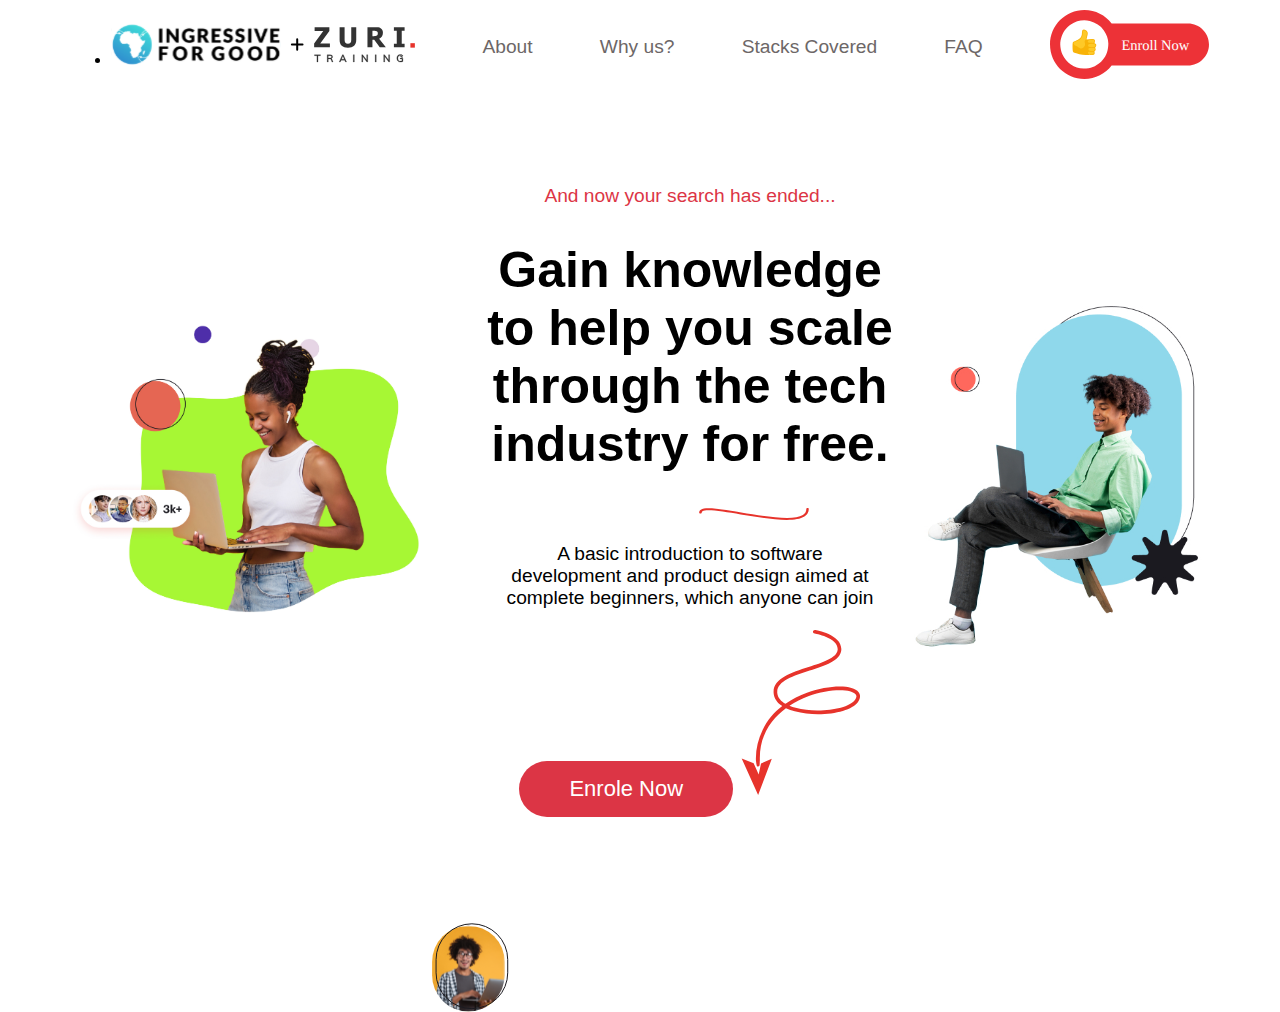
==== Aboutus.html @ 623767c2 "zuri new task" ====
<!DOCTYPE html>
<html lang="en">
<head>
    <meta charset="UTF-8">
    <meta http-equiv="X-UA-Compatible" content="IE=edge">
    <meta name="viewport" content="width=device-width, initial-scale=1.0">
    <link rel="stylesheet" href="aboutus.css">
    <title>abous us</title>
</head>
<body>
    <header id="aboutus-header">
		<nav class="navbar">
			<ul class="nav-list">
                <li class="link"><a href="Aboutus.html"><img src="images/aboutusimages/logo.svg" alt="" srcset=""></a></li>
			</ul>
				<li class="link"><a href="Aboutus.html">About</a></li>
				<li class="link"><a href="Why-us">Why us?</a></li>
				<li class="link"><a href="Stack-Covered">Stacks Covered</a></li>
				<li class="link"><a href="FAQ">FAQ</a></li>
				<li class="link"><a href="Aboutus.html"><img src="images/aboutusimages/thumbs.svg" alt="" srcset=""></a></li>
			</ul>
		</nav>
    </header>
    <main>
<div class="Section1">
    <div>
<img id="lady" src="images/aboutusimages/lady1.jpg" alt="" srcset="">
    </div>
    <div class="gain">
        <p id="p1"> And now your search has ended...</p>
       <h1 id="h1"> Gain knowledge to help you scale through the tech industry for free.</h1> 
       <img id="line" src="images/aboutusimages/line.svg" alt="" srcset="">
       <p id="p11">A basic introduction to software <br> development and product design aimed at <br>complete beginners, which anyone can join</p>
       <img class="maleface" src="images/aboutusimages/maleface.svg" alt="" srcset="">

       <button class="btn1"> Enrole Now </button>
    
       <img class="wire" src="images/aboutusimages/section1wire.svg" alt="" srcset="">
       
    </div>
        <div>
<img id="male" src="images/aboutusimages/male1.jpg" alt="" srcset="">
    </div>
    
</div>
    </main>

    <footer>

    </footer>
</body>
</html>
---- aboutus.css ----
/* ABOUTUSCSS */
  #aboutus-header {
	width: 90%;
    margin: auto;
    font-family:Verdana, Geneva, Tahoma, sans-serif;
	
}
main{
    width: 90%;
    margin: auto;
    font-family:Verdana, Geneva, Tahoma, sans-serif;
    padding-top: 5rem;
    padding-bottom: 5rem;
}
.navbar {
	display: flex;
	justify-content: center;
	align-items: center;
	list-style-type: none;
    text-decoration: none;
    justify-content: space-between;
}
.link a {
    text-decoration: none;
    font-family:Verdana, Geneva, Tahoma, sans-serif;
    color: rgb(109, 103, 103);
    font-size: larger;
}
.Section1{
    display: flex;
    text-align: center;
    align-items: center;
    justify-content: space-between;
/* font-size: larger; */
    
}
.Section1 h1 {
    font-family:Verdana, Geneva, Tahoma, sans-serif;
    font-size: 50px;
    /* color: rgb(255, 0, 0); */
}
#p1 {
    
    color:#dc3545; 
    font-size: larger;
}
#p11 {
    font-size: larger;
}
#line{
    width: 25%;
    margin-left: 8rem;
    margin-top: -1rem;
}
#lady{
    width: 400px;
}
.maleface{
    position: absolute;
    left: 27rem;
    bottom: -7rem;
}
.wire{
    left: 27rem;
    bottom: -7rem;
}
#male{
width: 300px;
}
.btn1{
    background-color: #dc3545;
    color: white;
    padding: 15px 50px;
    cursor: pointer;
    border: none;
    border-radius: 100px;
    font-size: 22px;
    margin-top: 3rem;
}


@media only screen and (max-width:600px) {

    body {
      background-color: rgb(239, 246, 248);
    }
    .navbar{
    display:flex;
    flex-direction: column;
    }
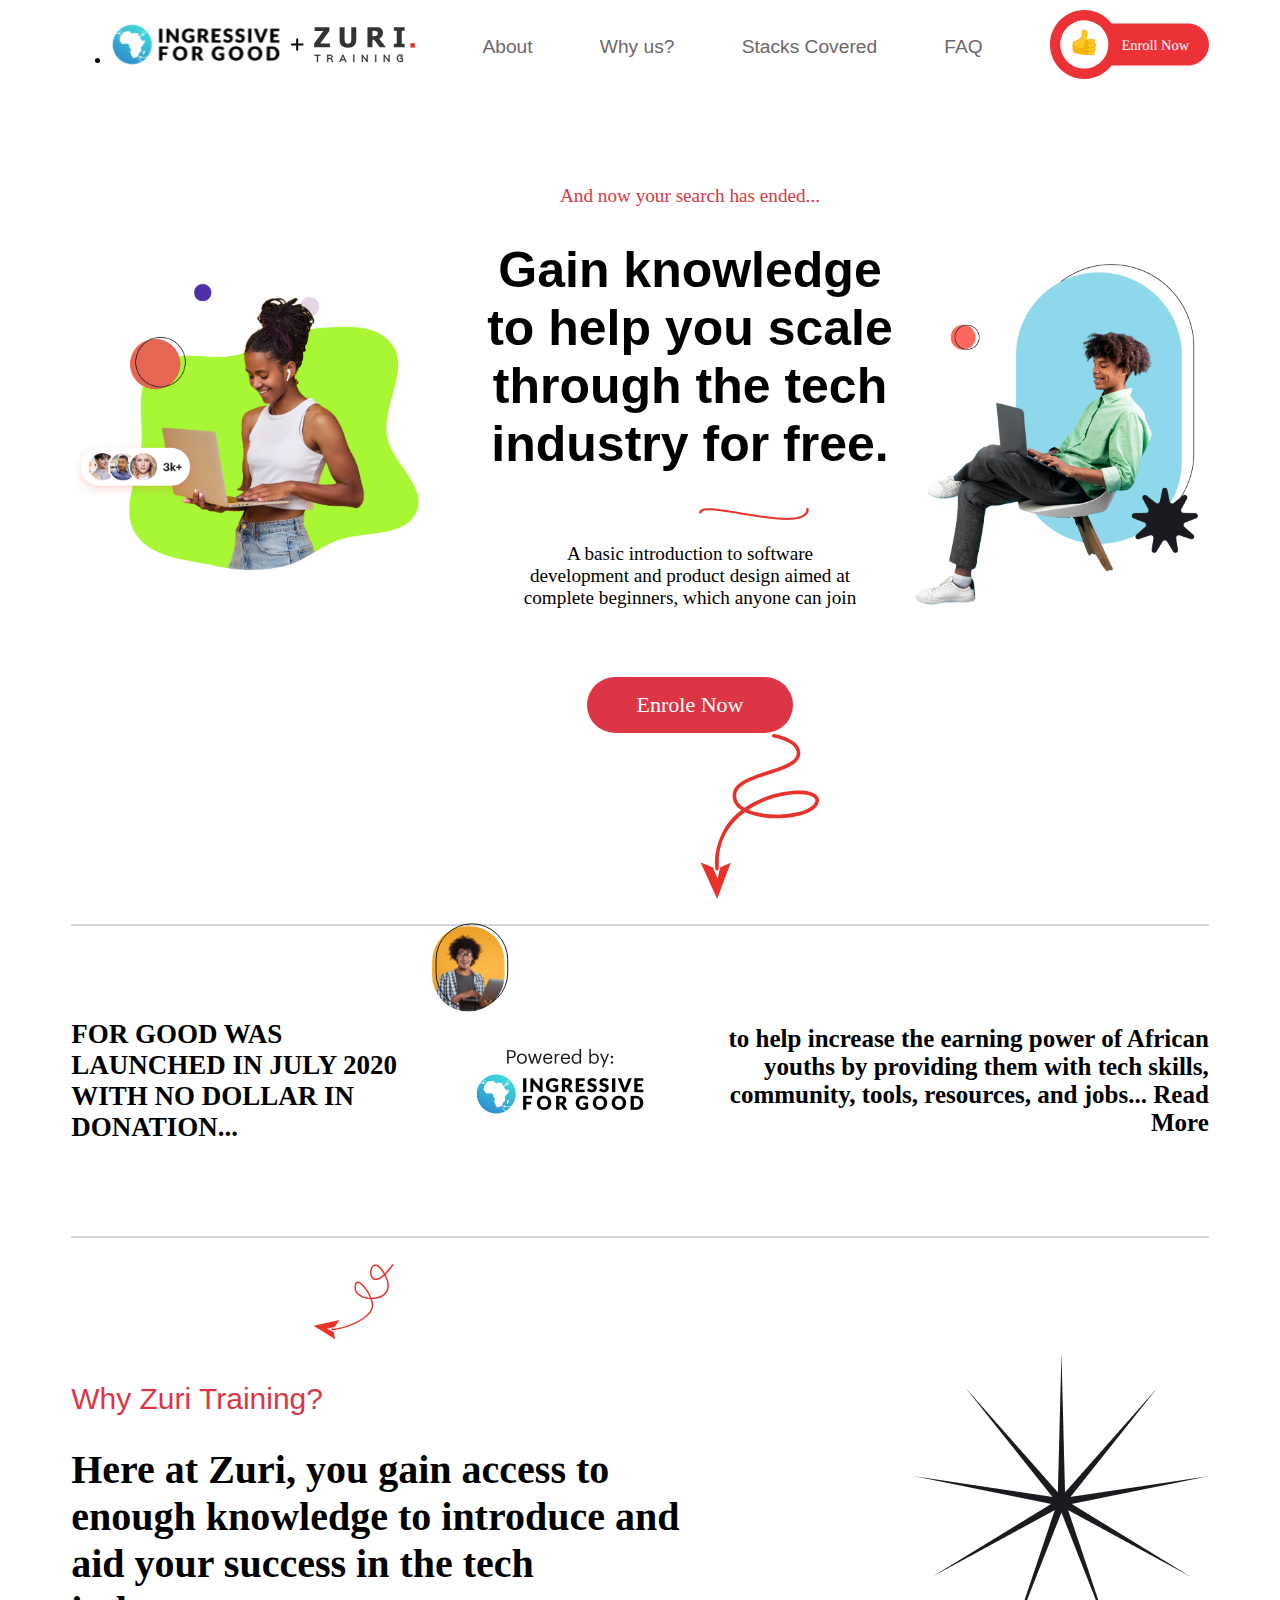
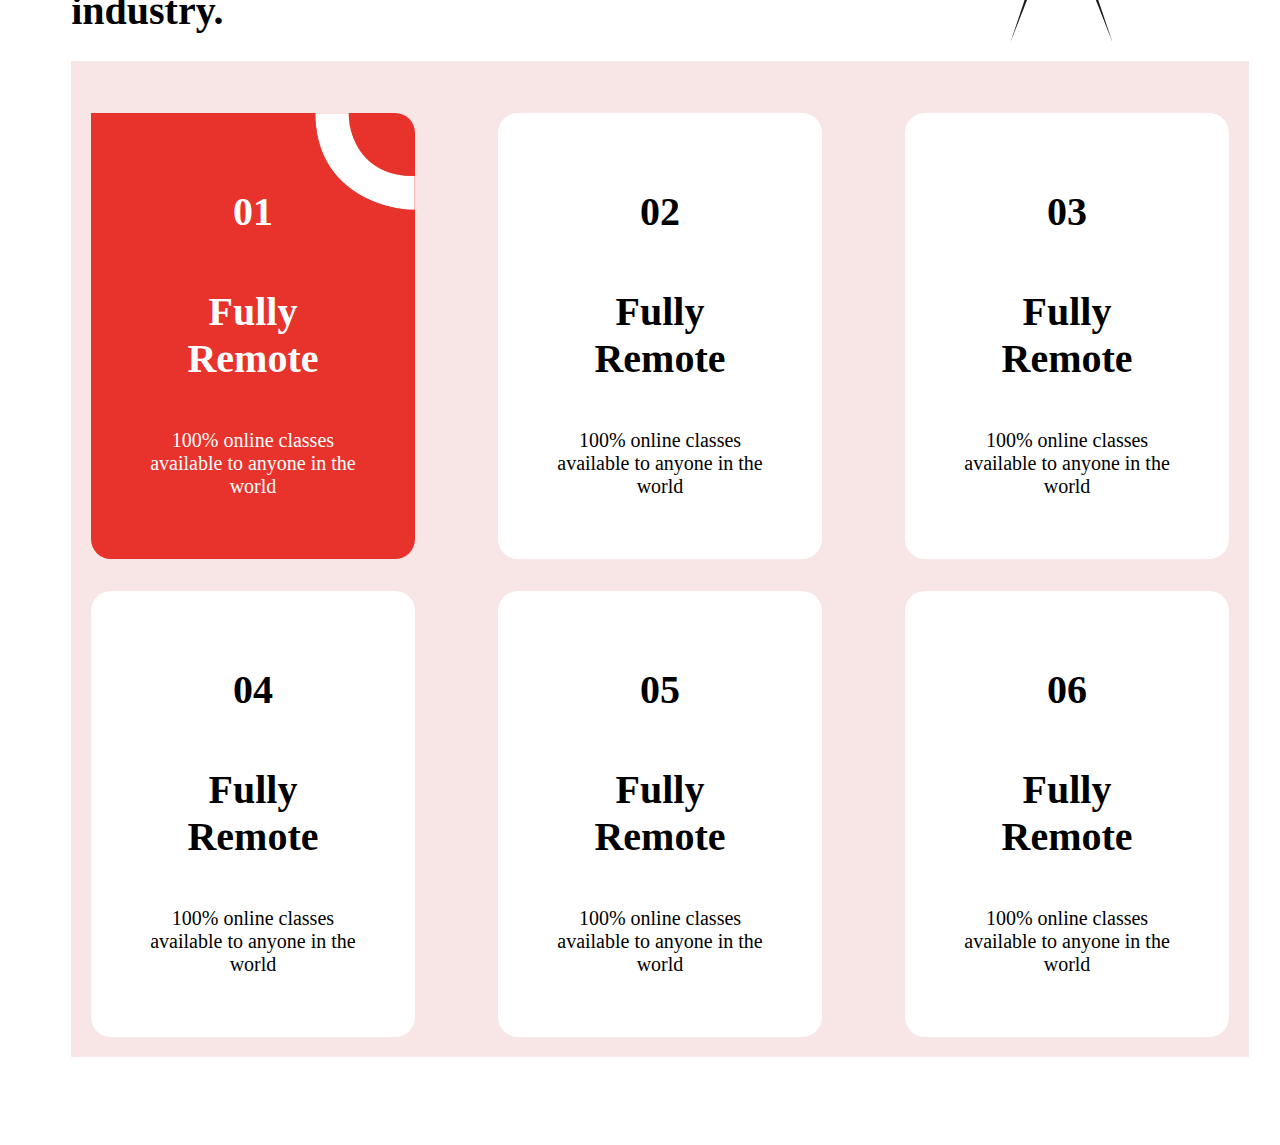
==== commit a699db1d: "updated" ====
--- a/Aboutus.html
+++ b/Aboutus.html
@@ -4,7 +4,7 @@
     <meta charset="UTF-8">
     <meta http-equiv="X-UA-Compatible" content="IE=edge">
     <meta name="viewport" content="width=device-width, initial-scale=1.0">
-    <link rel="stylesheet" href="aboutus.css">
+    <link rel="stylesheet" href="StyleUs.css">
     <title>abous us</title>
 </head>
 <body>
@@ -35,7 +35,6 @@
 
        <button class="btn1"> Enrole Now </button>
     
-       <img class="wire" src="images/aboutusimages/section1wire.svg" alt="" srcset="">
        
     </div>
         <div>
@@ -43,6 +42,65 @@
     </div>
     
 </div>
+<div id="section1wire">
+    <img class="wire" src="images/aboutusimages/section1wire.svg" alt="" srcset="">
+        </div>
+
+        <DIv class="section2">
+            <h2>FOR GOOD WAS LAUNCHED IN JULY 2020 WITH NO DOLLAR IN DONATION... </h2>
+
+<img src="images/aboutusimages/ingresive.jpg" alt="">
+
+<h1>to help increase the earning power of African youths by providing them with tech skills, community, tools, resources, and jobs... Read More</h1>
+        </DIv>
+
+        <img id="section3Wire" src="images/aboutusimages/section3wire.svg" alt="">
+
+        <Div class="section3">
+<div>
+<p>Why Zuri Training?</p>
+<h1>
+    Here at Zuri, you gain access to <br>enough knowledge to introduce and <br>aid your success in the tech<br>industry.</h1>
+</div>
+<div>
+<img src="images/aboutusimages/Star.jpg" alt="">
+</div>
+        </Div>
+
+        <Div class="section4">
+            <div class="card card1" >
+                <h1> 01 </h1>
+                <h1> Fully Remote </h1>
+                <p> 100% online classes available to anyone in the world </p>
+            </div>  
+            <div class="card" >
+                <h1> 02</h1>
+                <h1> Fully Remote </h1>
+                <p> 100% online classes available to anyone in the world </p>
+            </div>
+            <div class="card">
+                <h1> 03 </h1>
+                <h1> Fully Remote </h1>
+                <p> 100% online classes available to anyone in the world </p>
+            </div>
+            <div class="card">
+                <h1> 04 </h1>
+                <h1> Fully Remote </h1>
+                <p> 100% online classes available to anyone in the world </p>
+            </div>
+            <div class="card">
+                <h1> 05 </h1>
+                <h1> Fully Remote </h1>
+                <p> 100% online classes available to anyone in the world </p>
+            </div>
+            <div class="card" >
+                <h1> 06 </h1>
+                <h1> Fully Remote </h1>
+                <p> 100% online classes available to anyone in the world </p>
+            </div>
+            
+
+        </Div>
     </main>
 
     <footer>
--- a/StyleUs.css
+++ b/StyleUs.css
@@ -0,0 +1,177 @@
+  /* ABOUTUSCSS */
+*{
+    font-family: 'Times New Roman', Times, serif;
+}
+
+  #aboutus-header {
+	width: 90%;
+    margin: auto;
+    font-family:Verdana, Geneva, Tahoma, sans-serif;
+	
+}
+main{
+    width: 90%;
+    margin: auto;
+    font-family:Verdana, Geneva, Tahoma, sans-serif;
+    padding-top: 5rem;
+    padding-bottom: 5rem;
+}
+.navbar {
+	display: flex;
+	justify-content: center;
+	align-items: center;
+	list-style-type: none;
+    text-decoration: none;
+    justify-content: space-between;
+}
+.link a {
+    text-decoration: none;
+    font-family:Verdana, Geneva, Tahoma, sans-serif;
+    color: rgb(109, 103, 103);
+    font-size: larger;
+}
+.Section1{
+    display: flex;
+    text-align: center;
+    align-items: center;
+    justify-content: space-between;
+/* background-image: url("/images/aboutusimages/section1wire.svg");
+background-repeat: no-repeat;
+background-position: 40% 100%; */
+width: 100%;
+/* background-size: 50px; */
+b   
+}
+
+ #section1wire{
+    padding-left: 55%;
+    /* height: 30px; */
+    /* width: 20%; */
+}
+
+.Section1 h1 {
+    font-family:Verdana, Geneva, Tahoma, sans-serif;
+    font-size: 50px;
+    /* color: rgb(255, 0, 0); */
+}
+#p1 {
+    
+    color:#dc3545; 
+    font-size: larger;
+}
+#p11 {
+    font-size: larger;
+}
+#line{
+    width: 25%;
+    margin-left: 8rem;
+    margin-top: -1rem;
+}
+#lady{
+    width: 400px;
+}
+.maleface{
+    position: absolute;
+    left: 27rem;
+    bottom: -7rem;
+}
+.wire{
+    left: 27rem;
+    bottom: -7rem;
+}
+#male{
+width: 300px;
+}
+.btn1{
+    background-color: #dc3545;
+    color: white;
+    padding: 15px 50px;
+    cursor: pointer;
+    border: none;
+    border-radius: 100px;
+    font-size: 22px;
+    margin-top: 3rem;
+}
+
+.section2{
+    border-top: 2px solid rgb(215, 215, 219);
+    border-bottom:2px solid rgb(215, 215, 219);
+    background-color: white;
+    display: flex;
+    justify-content: space-between;
+    align-items: center;
+    padding-top: 20px;
+    padding-bottom: 20px;
+    margin-bottom: 20px;
+    margin-top: 20px;
+}
+ .section2 h1{
+    font-size:  25px; 
+    text-align: right;
+}
+ .section2 h2{
+    font-size:  27px; 
+
+}
+.section3{
+    display: flex;
+    font-size: 20px;
+    justify-content: space-between;
+}
+.section3 p {
+    font-family: 'Franklin Gothic Medium', 'Arial Narrow', Arial, sans-serif;
+    color: #dc3545;
+    font-size: 30px;
+}
+
+#section3Wire{
+    padding-left: 20%;
+    width: 10%;
+}
+
+.section4 {
+    display: flex;
+    justify-content: space-between;
+    align-items: stretch;
+    text-align: center;
+padding: 20px;
+    width: 100%;
+    flex-wrap: wrap;
+    margin: auto;
+    background-color: rgb(248, 229, 229);
+    font-size: 20px;
+}
+.section4 .card {
+    display: flex;
+    background-color: white;
+    width: 20%;
+    height: 350px;
+    justify-content: space-between;
+    flex-direction: column;
+    align-items: center;
+    padding: 3rem;
+    margin-top: 2rem;
+    border-radius: 20px;
+    
+}
+.section4 .card1{
+    background-color: #e7332b;
+    color: white;
+    background-image: url("/images/aboutusimages/curve1.png");
+    background-repeat: no-repeat;
+    background-position: 100% 0;
+    background-size: 100px;
+    border-top-left-radius: 0px;
+}
+
+}
+
+@media only screen and (max-width:600px) {
+
+    body {
+      background-color: rgb(239, 246, 248);
+    }
+    .navbar{
+    display:flex;
+    flex-direction: column;
+    }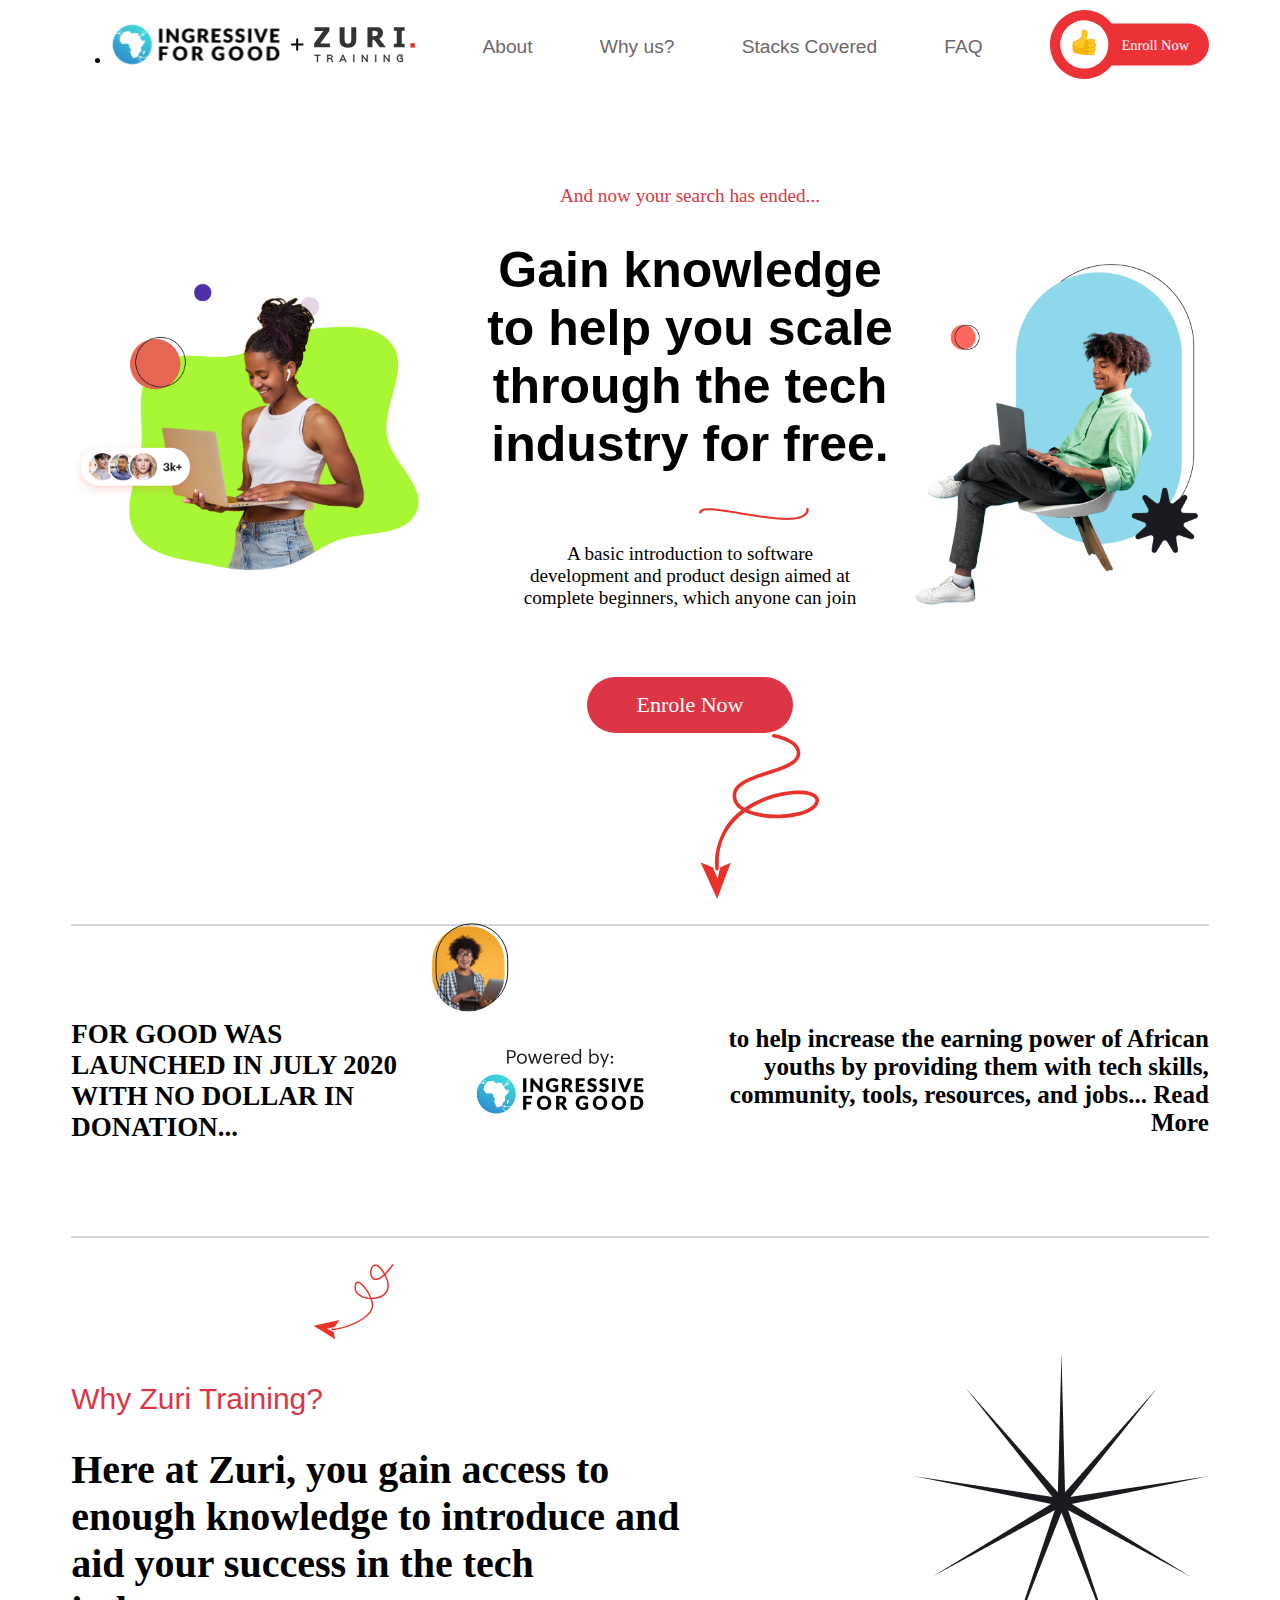
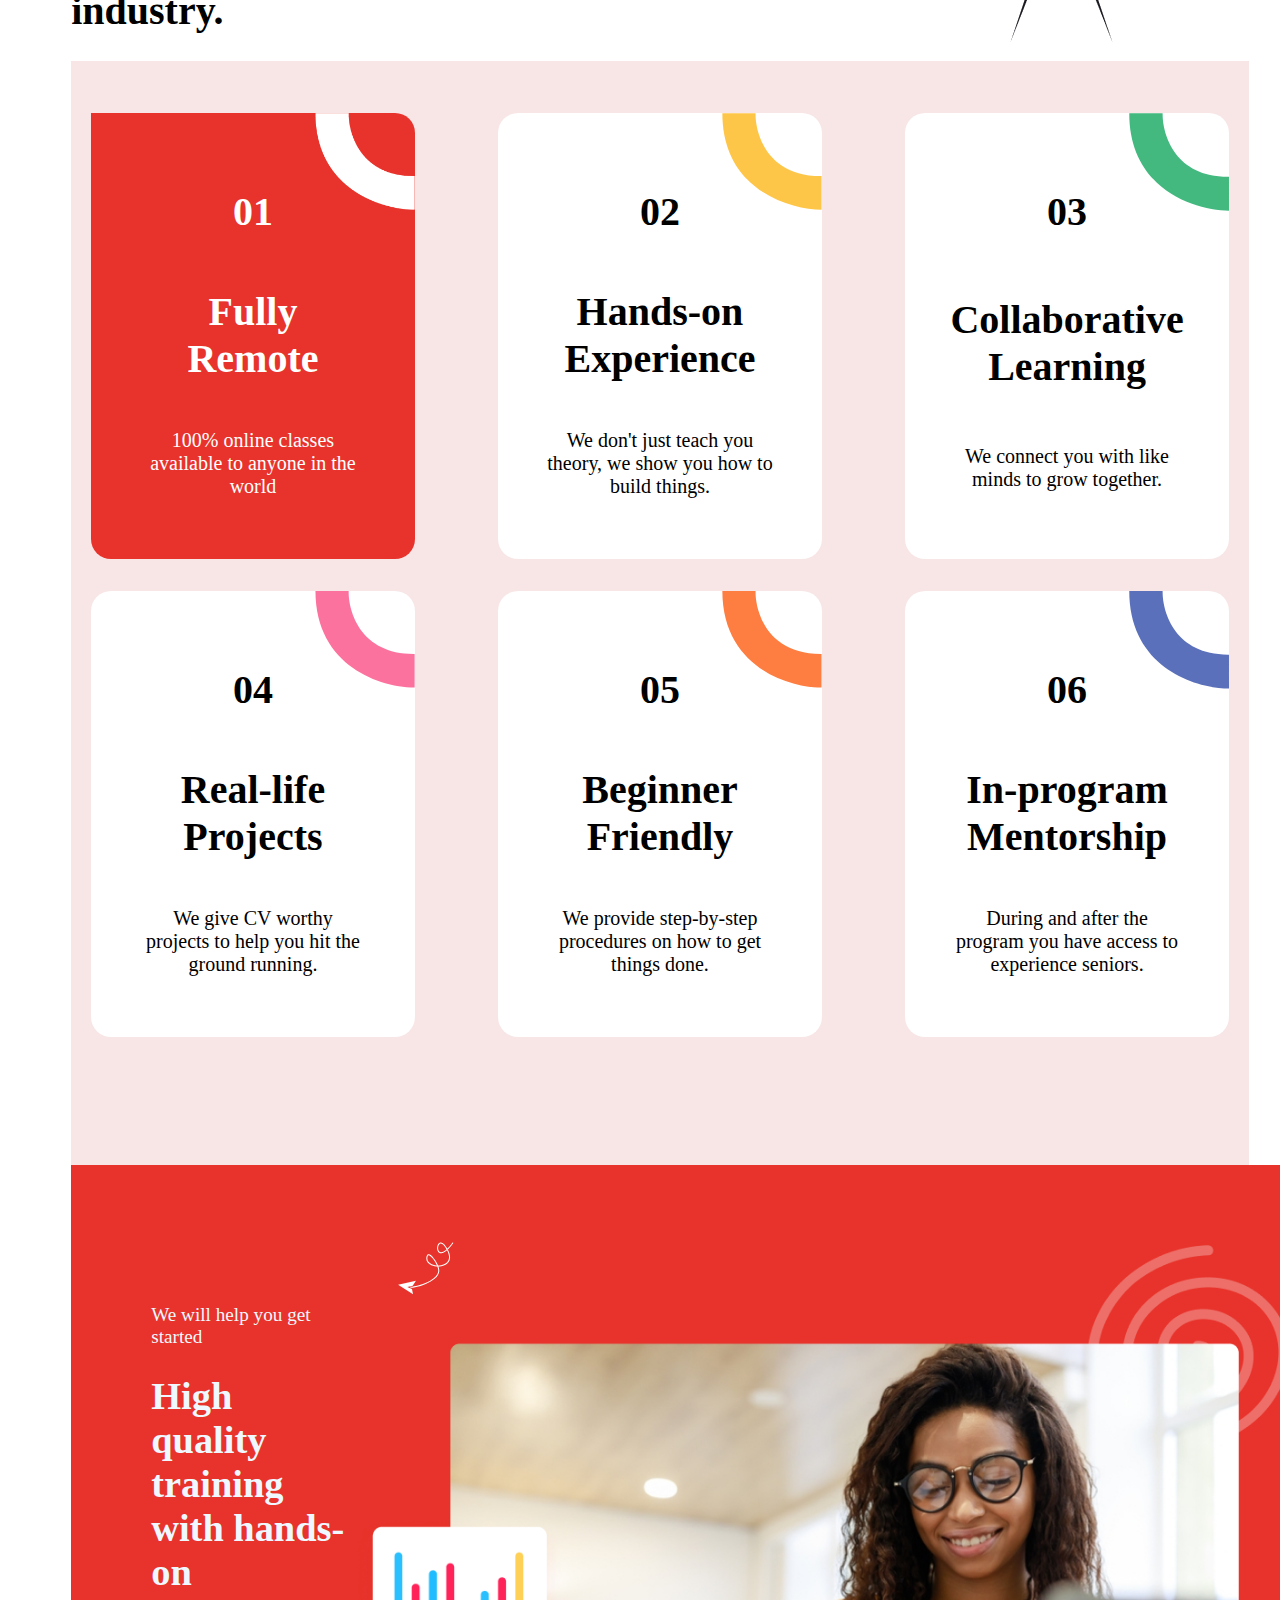
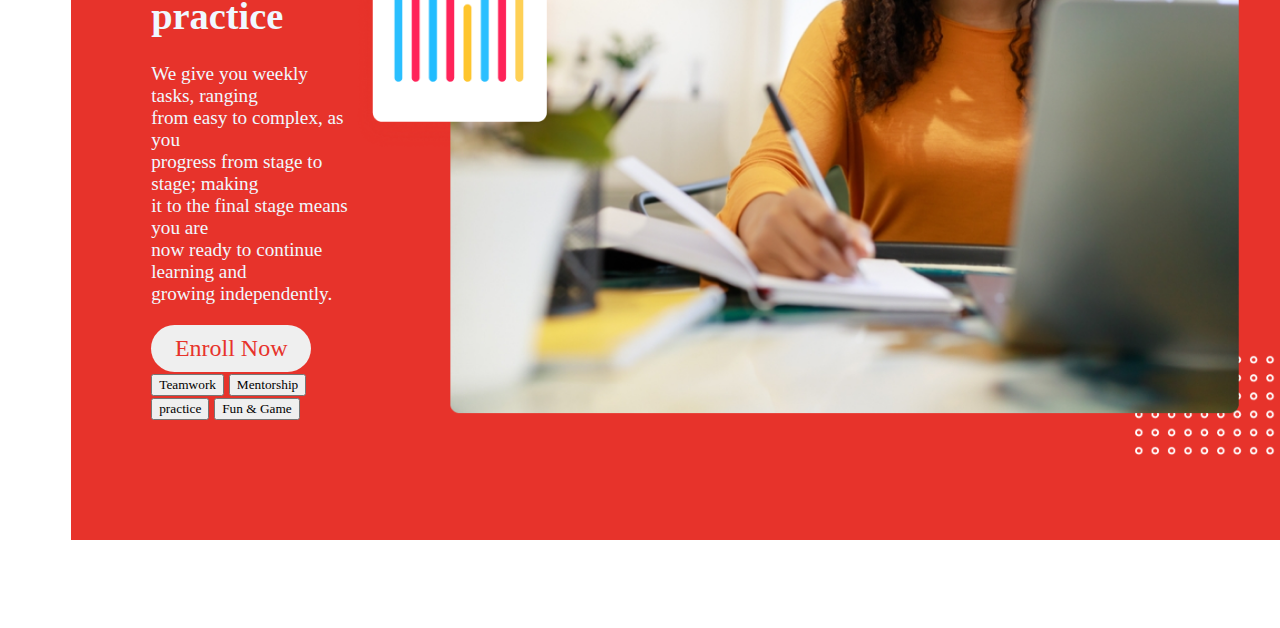
==== commit d6829d22: "updated" ====
--- a/Aboutus.html
+++ b/Aboutus.html
@@ -73,32 +73,56 @@
                 <h1> Fully Remote </h1>
                 <p> 100% online classes available to anyone in the world </p>
             </div>  
-            <div class="card" >
+            <div class="card card2" >
                 <h1> 02</h1>
-                <h1> Fully Remote </h1>
-                <p> 100% online classes available to anyone in the world </p>
+                <h1> Hands-on Experience </h1>
+                <p> We don't just teach you theory, we show you how to build things. </p>
             </div>
-            <div class="card">
+            <div class="card card3">
                 <h1> 03 </h1>
-                <h1> Fully Remote </h1>
-                <p> 100% online classes available to anyone in the world </p>
+                <h1>Collaborative
+                    Learning
+                    </h1>
+                <p>  We connect you with like minds to grow together.</p>
             </div>
-            <div class="card">
+            <div class="card card4">
                 <h1> 04 </h1>
-                <h1> Fully Remote </h1>
-                <p> 100% online classes available to anyone in the world </p>
+                <h1> Real-life
+                    Projects </h1>
+                <p> We give CV worthy projects to help you hit the ground running. </p>
+
             </div>
-            <div class="card">
+            <div class="card card5">
                 <h1> 05 </h1>
-                <h1> Fully Remote </h1>
-                <p> 100% online classes available to anyone in the world </p>
+                <h1> Beginner Friendly </h1>
+                <p> We provide step-by-step procedures on how to get things done. </p>
             </div>
-            <div class="card" >
+            <div class="card card6" >
                 <h1> 06 </h1>
-                <h1> Fully Remote </h1>
-                <p> 100% online classes available to anyone in the world </p>
+                <h1> In-program Mentorship </h1>
+                <p> During and after the program you have access to experience seniors. </p>
             </div>
             
+        </Div>
+
+        <Div class="section5">
+            
+            
+            <div class="text"> <p>We will help you get started
+                <h1>High quality training  <br>with hands-on <br> practice</h1>
+                <P>We give you weekly tasks, ranging <br> from easy to complex, as you <br> progress from stage to stage; making <br>it to the final stage means you are <br>now ready to continue learning and <br>growing independently.</P>
+                <a href="# "><button id="sec5BTN">Enroll Now</button></a>
+<div class="">
+    <a href="# "><button id="">Teamwork</button></a>
+    <a href="# "><button id="">Mentorship</button></a>
+    <a href="# "><button id="">practice</button></a>
+    <a href="# "> <alt=""><button img src="images/aboutusimages/games.svg" > Fun & Game</button></a>
+    
+</div>
+              </div>
+            <div >
+                <img id="section5-image" src="images/aboutusimages/section5-image (1).png" alt="">
+            </div>
 
         </Div>
     </main>
--- a/StyleUs.css
+++ b/StyleUs.css
@@ -140,6 +140,7 @@
     margin: auto;
     background-color: rgb(248, 229, 229);
     font-size: 20px;
+    padding-bottom: 8rem;
 }
 .section4 .card {
     display: flex;
@@ -162,6 +163,83 @@
     background-position: 100% 0;
     background-size: 100px;
     border-top-left-radius: 0px;
+    
+}
+
+.card:hover{
+    /* color: gray; */
+    /* color: rgb(189, 22, 22); */
+    transition: 0.3s;
+    box-shadow: #e7332b;
+    box-shadow: 0 3px 4px 1px rgb(156, 108, 108);
+}
+.card2{
+    background-image:  url("/images/aboutusimages/curve2.svg");
+    background-repeat: no-repeat;
+    background-position: 100% 0;
+    background-size: 100px;
+    border-top-left-radius: 0px;
+}
+.card3{
+    background-image:  url("/images/aboutusimages/curve3.svg");
+    background-repeat: no-repeat;
+    background-position: 100% 0;
+    background-size: 100px;
+    border-top-left-radius: 0px;
+}
+.card4{
+    background-image:  url("/images/aboutusimages/curve4.svg");
+    background-repeat: no-repeat;
+    background-position: 100% 0;
+    background-size: 100px;
+    border-top-left-radius: 0px;
+}
+.card5{
+    background-image:  url("/images/aboutusimages/curve5.svg");
+    background-repeat: no-repeat;
+    background-position: 100% 0;
+    background-size: 100px;
+    border-top-left-radius: 0px;
+}
+.card6{
+    background-image:  url("/images/aboutusimages/curve6.svg");
+    background-repeat: no-repeat;
+    background-position: 100% 0;
+    background-size: 100px;
+    border-top-left-radius: 0px;
+}
+.section5{
+    width: 100%;
+    display: flex;
+    background-color: #e7332b;
+    padding: 5rem;
+color: aliceblue;
+font-size: larger;
+background-image: url("/images/aboutusimages/section5wire.svg");
+background-repeat: no-repeat;
+background-position: 26% 8%;
+background-size: 6%;
+align-content: space-around;
+align-items: center;
+justify-content: space-between;
+
+ }
+ .text {
+    text-align: left;
+    max-width: 50%;
+ }
+
+#section5-image{
+    height: 90vh;
+}
+#sec5BTN{
+    border: none;
+    border-radius: 3rem;
+    color: #e7332b;
+    font-size: x-large;
+    padding: 10px;
+    cursor: pointer;
+    width: 10rem;
 }
 
 }
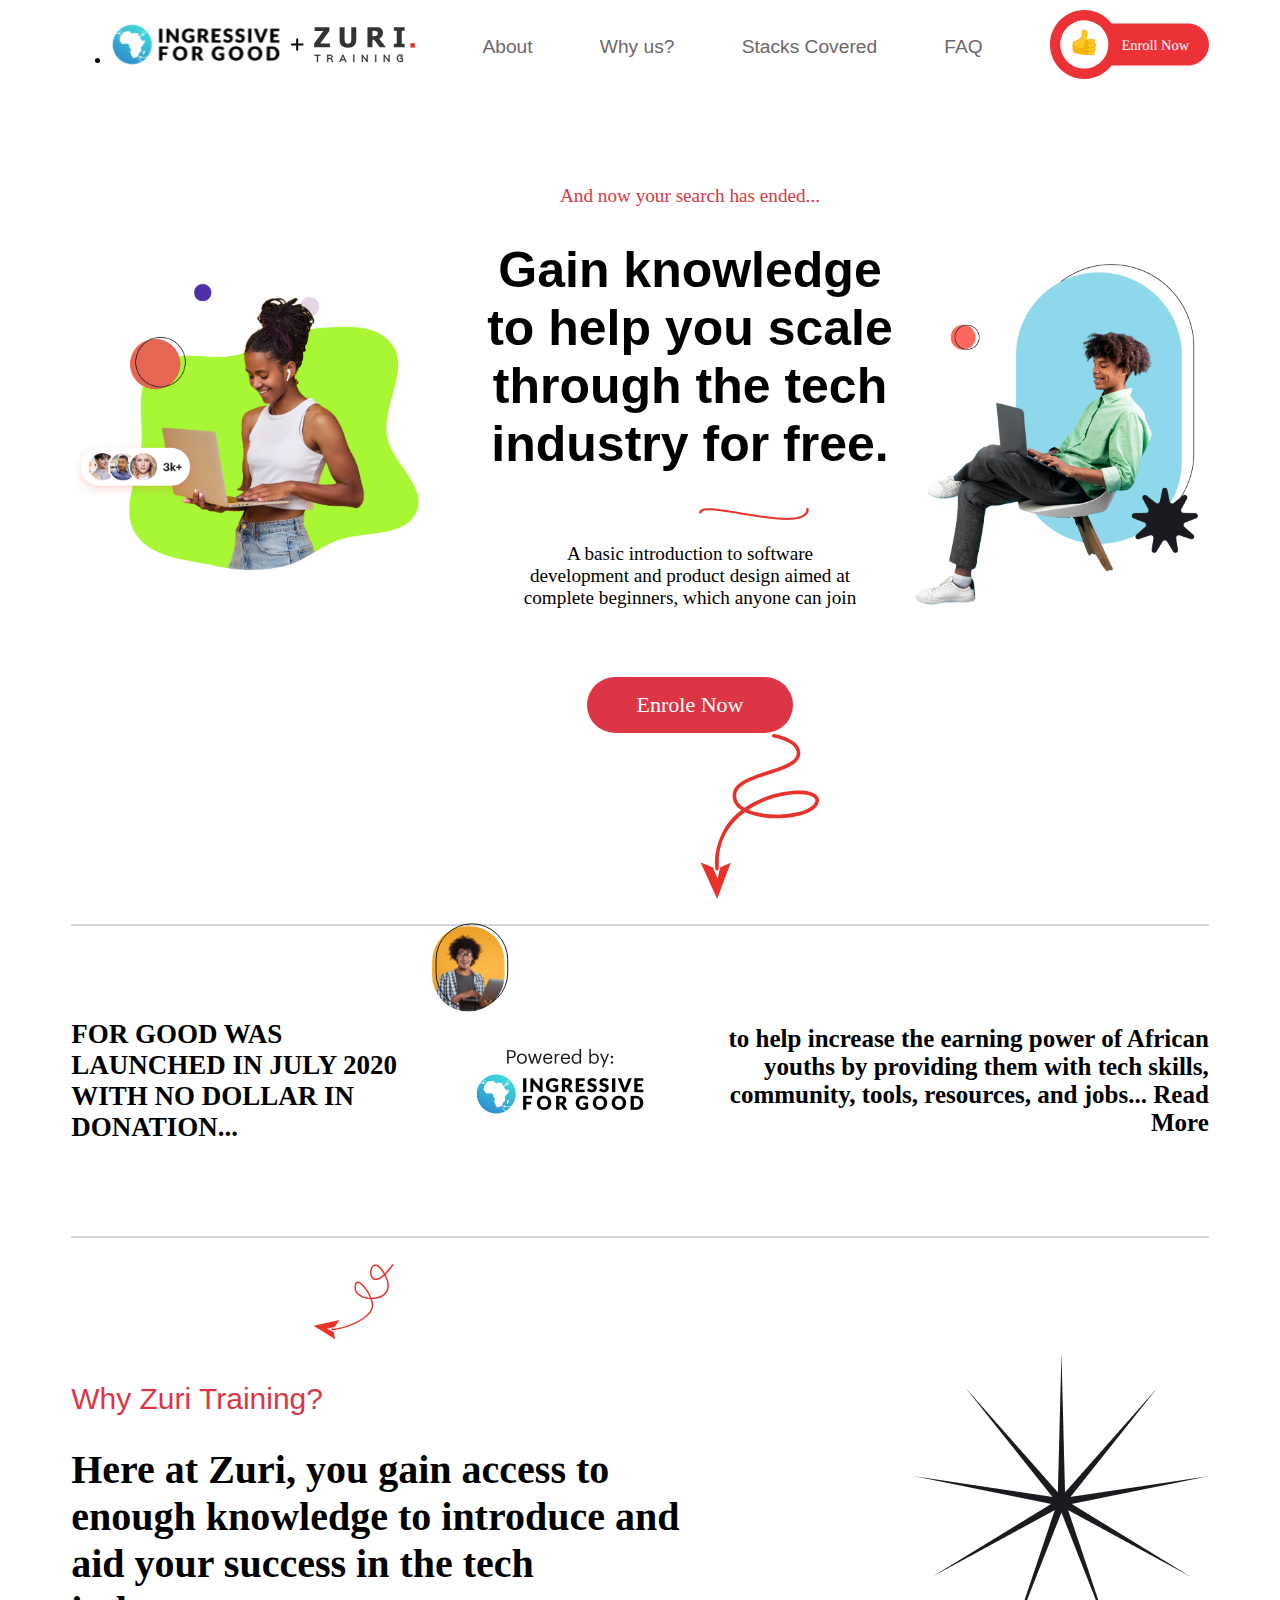
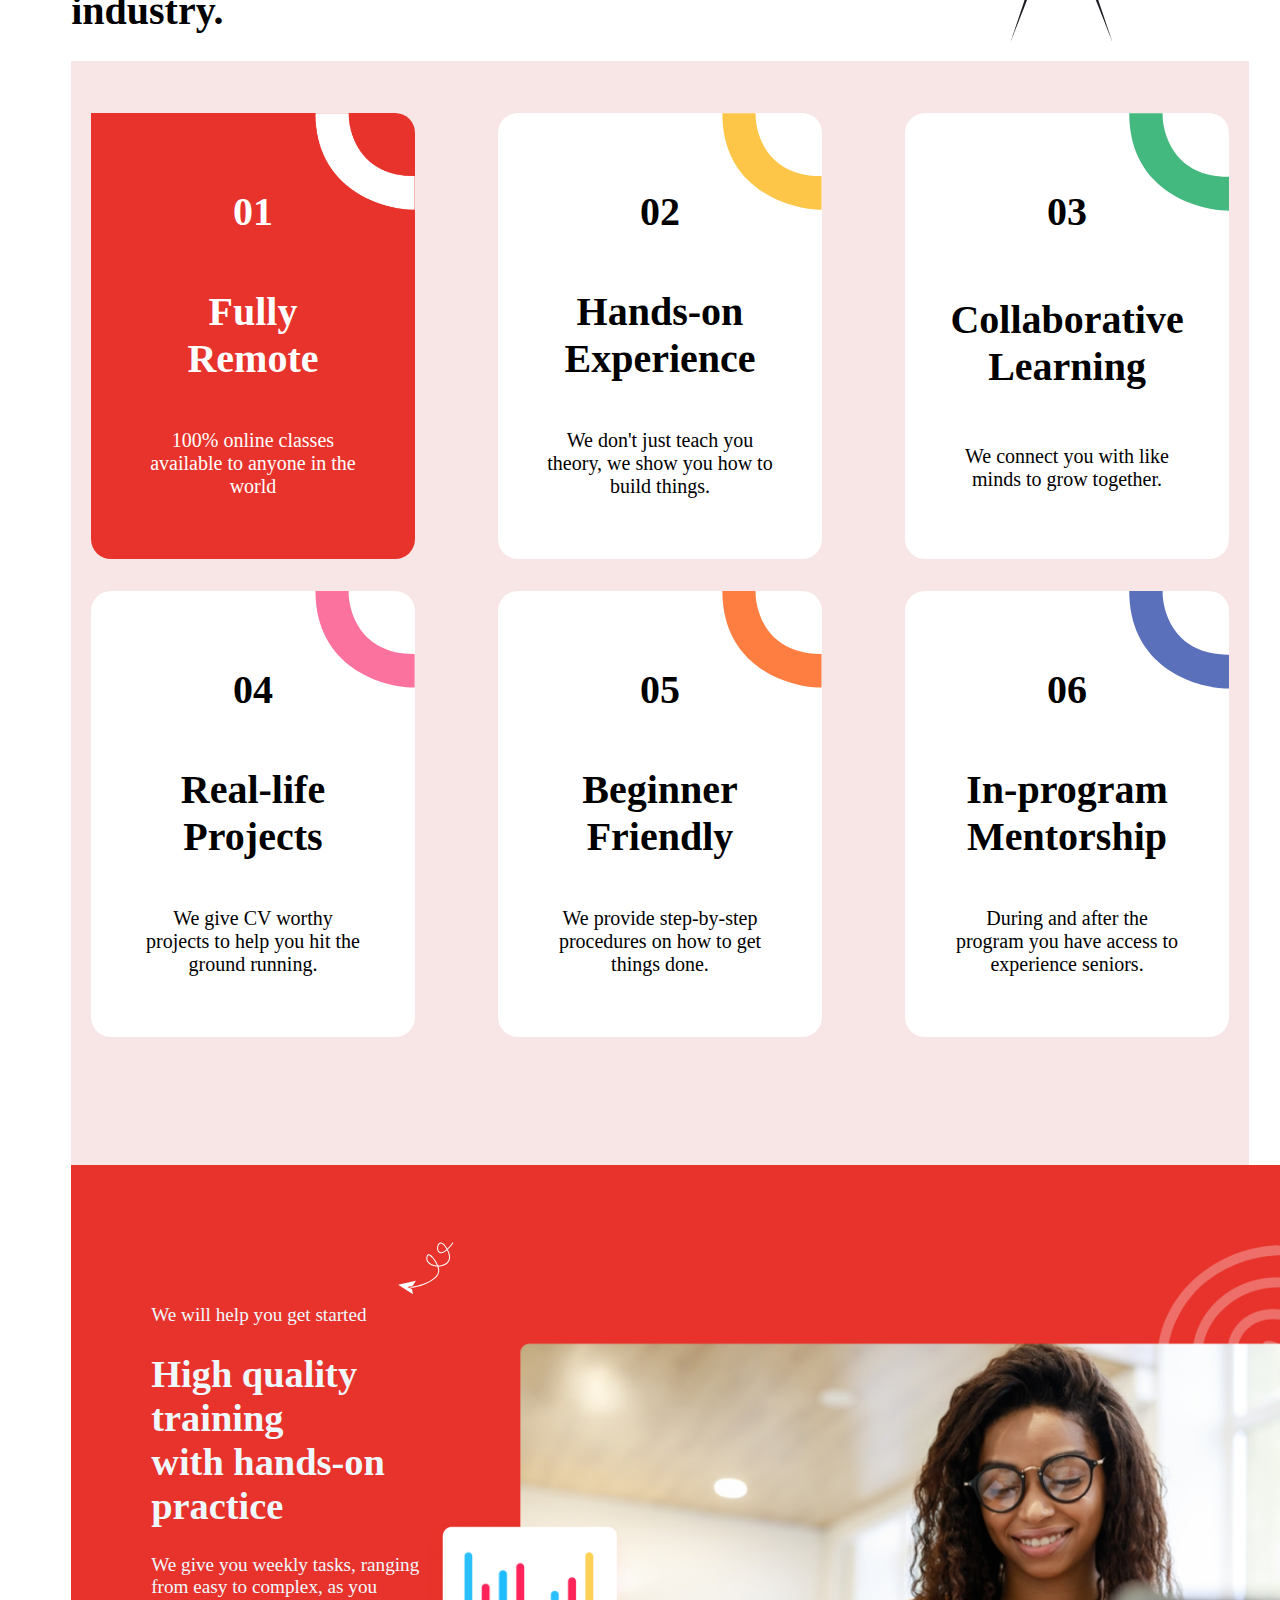
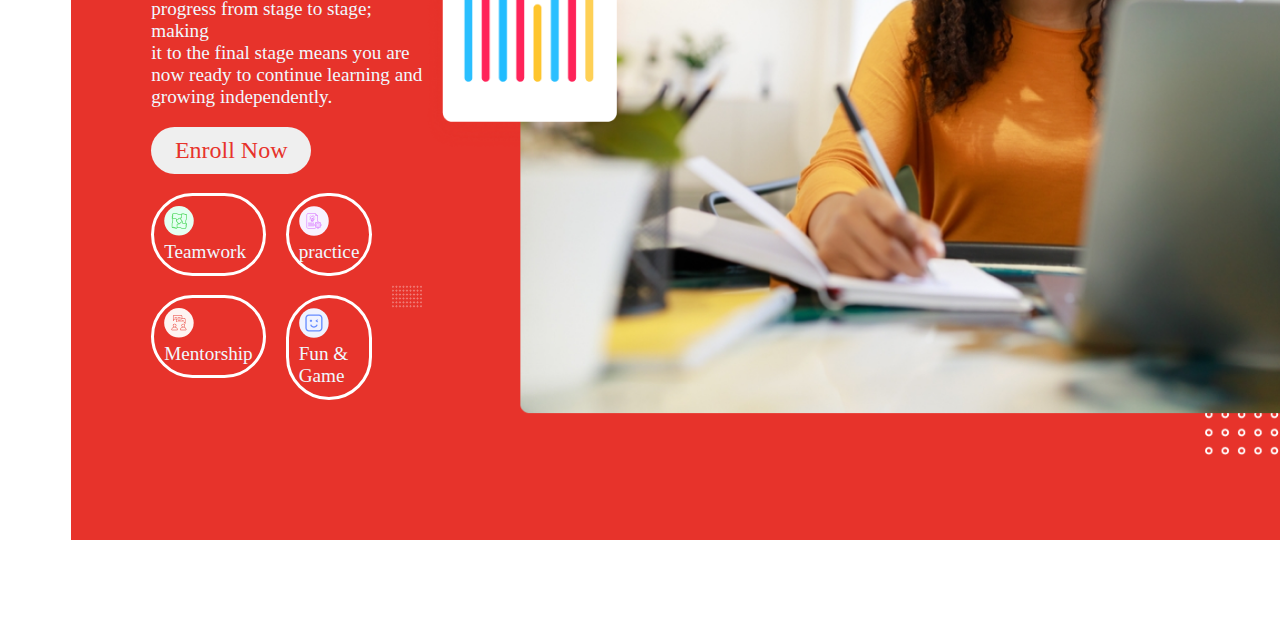
==== commit e794c872: "update" ====
--- a/Aboutus.html
+++ b/Aboutus.html
@@ -112,12 +112,18 @@
                 <h1>High quality training  <br>with hands-on <br> practice</h1>
                 <P>We give you weekly tasks, ranging <br> from easy to complex, as you <br> progress from stage to stage; making <br>it to the final stage means you are <br>now ready to continue learning and <br>growing independently.</P>
                 <a href="# "><button id="sec5BTN">Enroll Now</button></a>
-<div class="">
-    <a href="# "><button id="">Teamwork</button></a>
-    <a href="# "><button id="">Mentorship</button></a>
-    <a href="# "><button id="">practice</button></a>
-    <a href="# "> <alt=""><button img src="images/aboutusimages/games.svg" > Fun & Game</button></a>
+
+<div class="card55">
+    <div>
+        <p> <img src="images/aboutusimages/Teamwork.svg" alt=""> Teamwork </p>
+        <p> <img src="images/aboutusimages/mentor.svg" alt=""> Mentorship </p>
+    </div>
     
+    <div>
+        <p> <img src="images/aboutusimages/practice.svg" alt=""> practice </p>
+        <p> <img src="images/aboutusimages/games.svg" alt=""> Fun & Game </p>
+    </div>
+     <img src="images/aboutusimages/dotsection5.svg" alt="">
 </div>
               </div>
             <div >
--- a/StyleUs.css
+++ b/StyleUs.css
@@ -242,7 +242,29 @@
     width: 10rem;
 }
 
-}
+.card55 {
+    display: flex;
+    gap: 20px;
+
+}
+.card55 img{
+    width: 30px;
+}
+ .card55 p{
+    align-items: center;
+    justify-content: center;
+    justify-content: center;
+    border: solid white;
+    width: auto;
+    border-radius: 5rem;
+    padding: 10px;
+    font-size: x;
+    text-align: ;
+
+}
+
+
+
 
 @media only screen and (max-width:600px) {
 
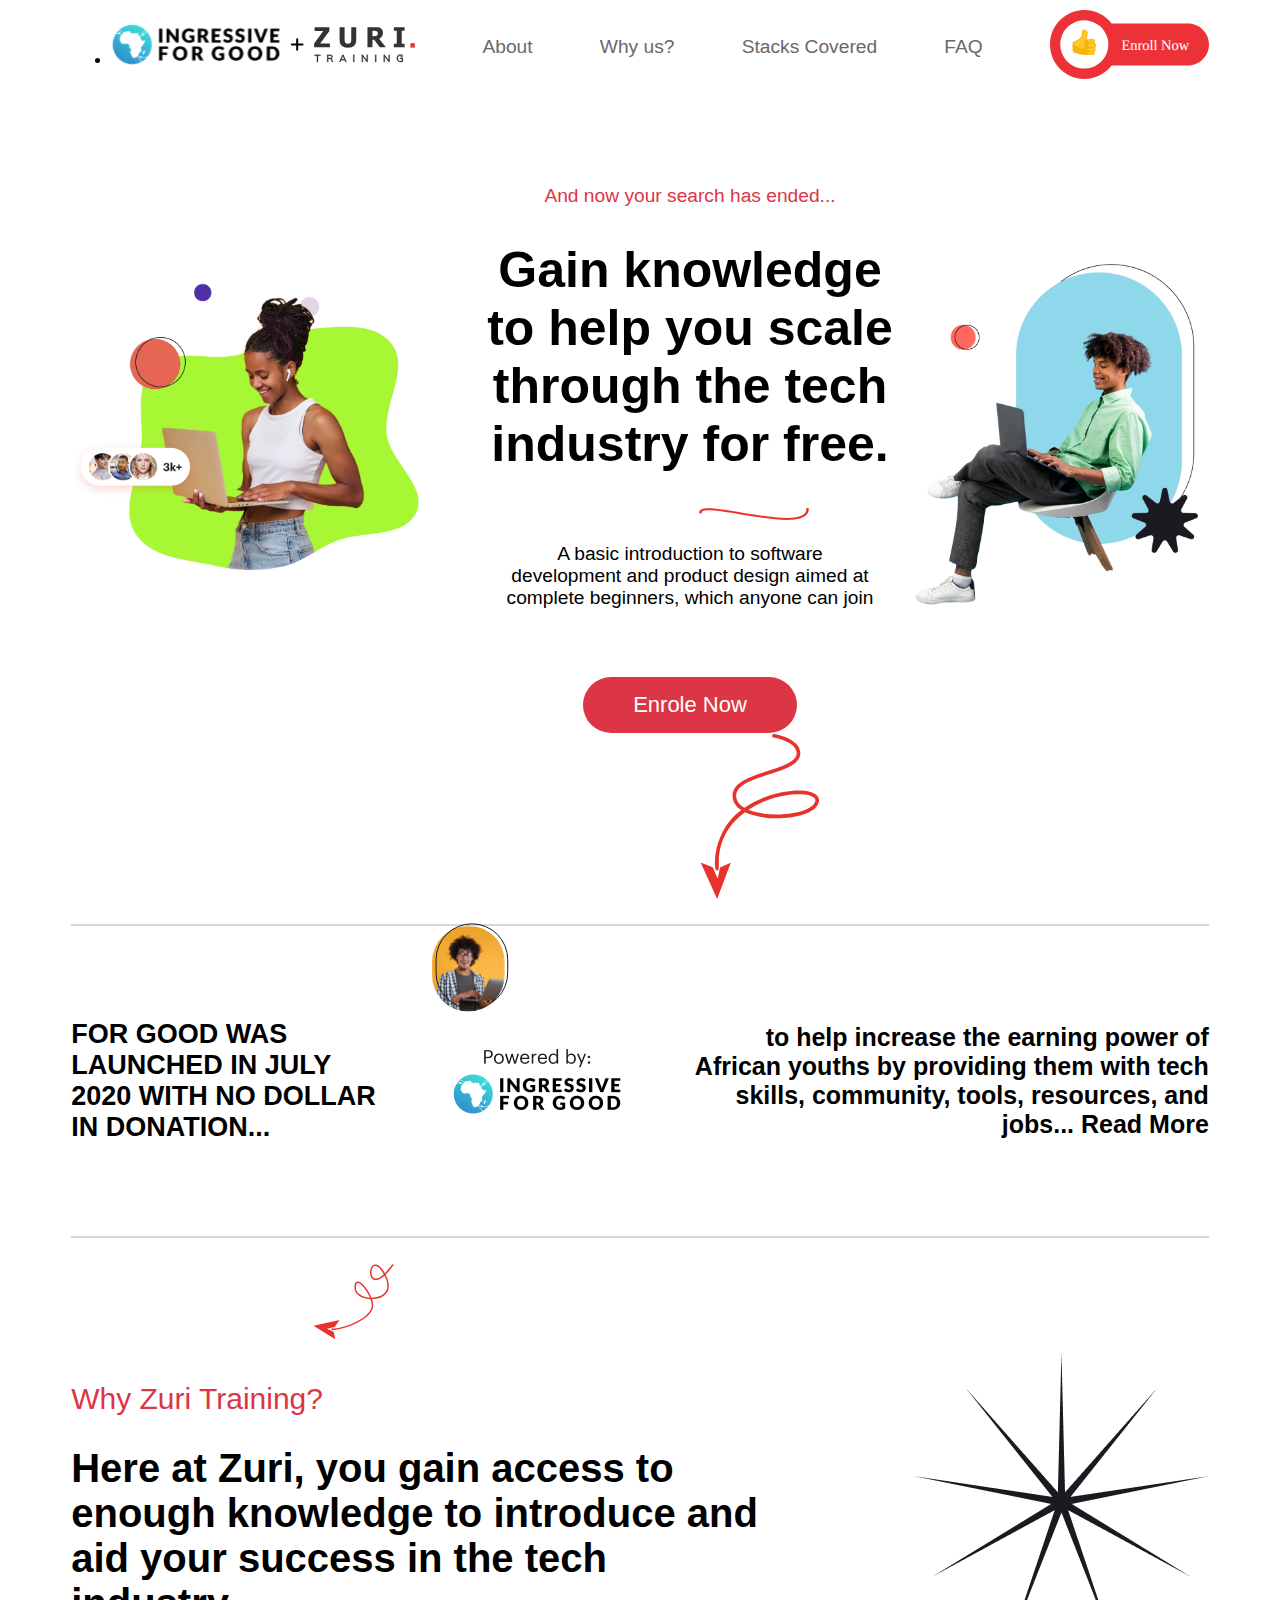
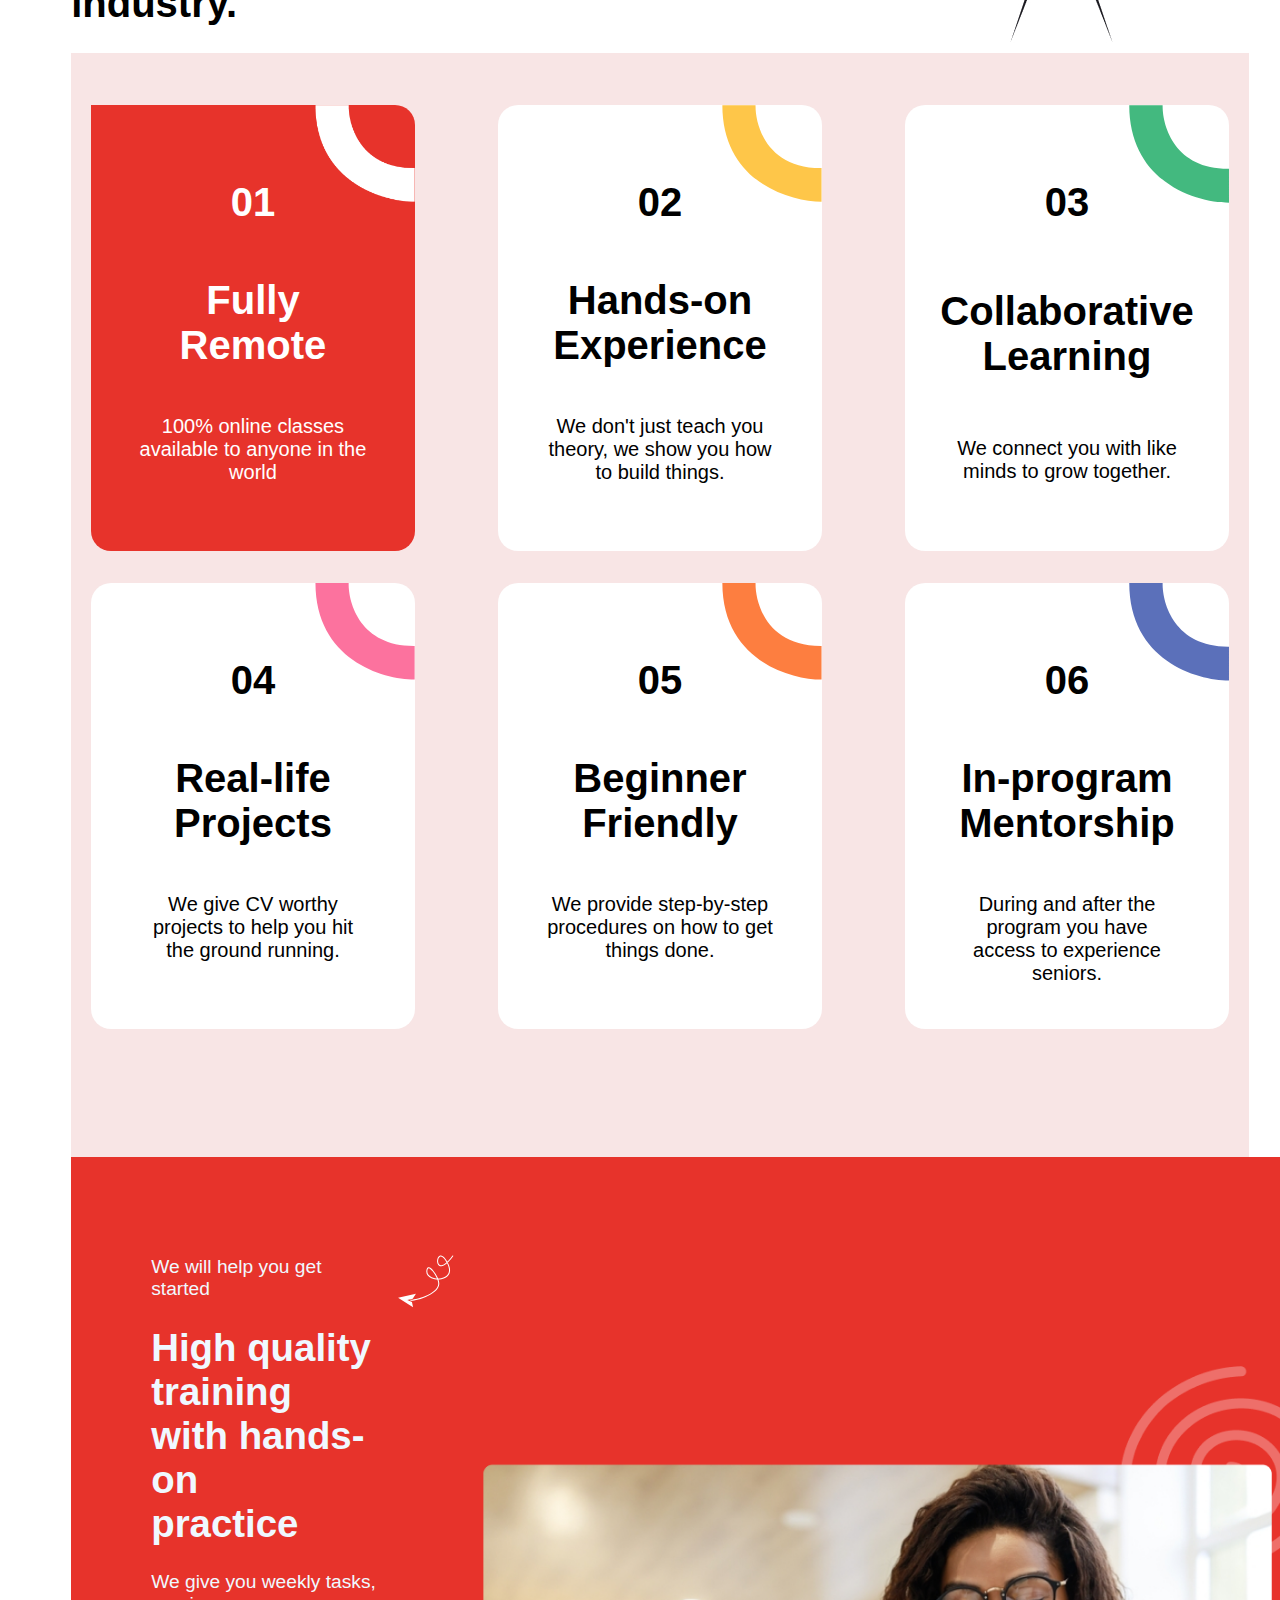
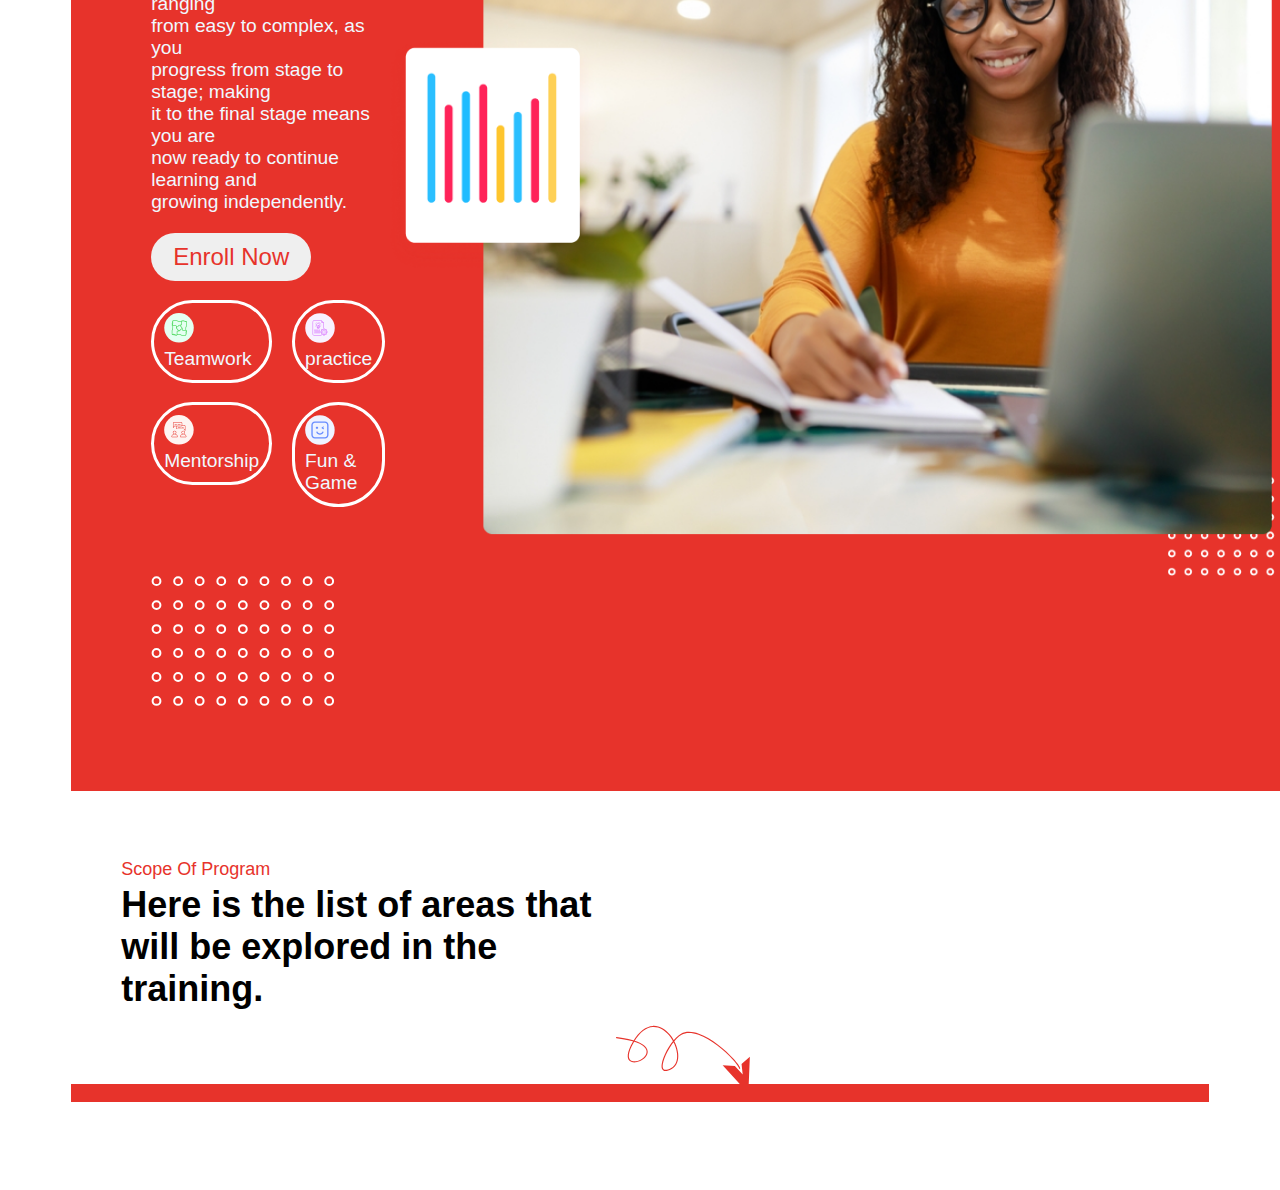
==== commit f57286df: "updated" ====
--- a/Aboutus.html
+++ b/Aboutus.html
@@ -123,14 +123,36 @@
         <p> <img src="images/aboutusimages/practice.svg" alt=""> practice </p>
         <p> <img src="images/aboutusimages/games.svg" alt=""> Fun & Game </p>
     </div>
-     <img src="images/aboutusimages/dotsection5.svg" alt="">
+     
 </div>
+<div >
+    <img  src="images/aboutusimages/dotsection5.svg" alt="">
+  </div>
               </div>
+
             <div >
                 <img id="section5-image" src="images/aboutusimages/section5-image (1).png" alt="">
             </div>
 
         </Div>
+
+        <Div class="section6">
+
+           <p>Scope Of Program</p> 
+           <h1>Here is the list of areas that <br> will be explored in the<br> training.</h1> 
+        </Div>
+        <div class="sec6card">
+
+            <div class="card"></div>
+             <div class="card"></div>
+             <div class="card"></div>
+
+        </div>
+        <div class="sec6card">
+        <div></div>
+        <div></div>
+        <div></div>
+        </div>
     </main>
 
     <footer>
--- a/StyleUs.css
+++ b/StyleUs.css
@@ -1,6 +1,6 @@
   /* ABOUTUSCSS */
 *{
-    font-family: 'Times New Roman', Times, serif;
+    /* font-family: 'Times New Roman', Times, serif; */
 }
 
   #aboutus-header {
@@ -224,6 +224,7 @@
 justify-content: space-between;
 
  }
+
  .text {
     text-align: left;
     max-width: 50%;
@@ -245,11 +246,13 @@
 .card55 {
     display: flex;
     gap: 20px;
+    padding-bottom: 50px;
 
 }
 .card55 img{
     width: 30px;
 }
+
  .card55 p{
     align-items: center;
     justify-content: center;
@@ -259,10 +262,25 @@
     border-radius: 5rem;
     padding: 10px;
     font-size: x;
-    text-align: ;
-
-}
-
+}
+
+.section6  {
+    width: 100%;
+    padding: 50px;
+    font-size: large;
+    background-image: url('/images/aboutusimages/section6.svg');
+    background-repeat: no-repeat;
+    background-position: 50% 130%;
+    background-size: 10rem;
+}
+.section6 p {
+    color: #e7332b;
+    margin-bottom: -20px;
+}
+.sec6card .card{
+    display: flex;
+    border: solid #e7332b;
+}
 
 
 
